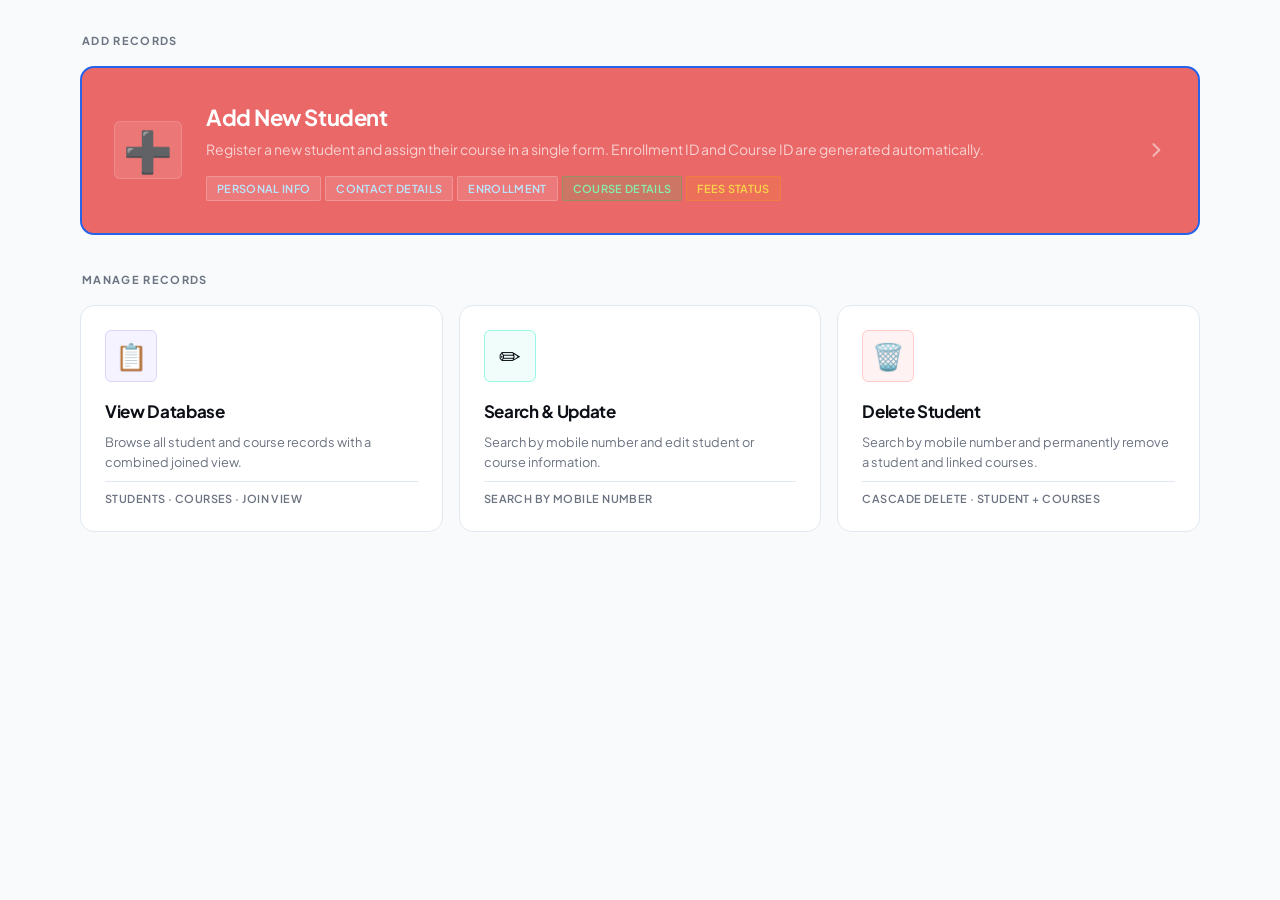
==== docs/index.html @ 26e14ff8 "frontend to docs for github pages" ====
<!DOCTYPE html>
<html lang="en">
<head>
    <meta charset="UTF-8">
    <meta name="viewport" content="width=device-width, initial-scale=1.0">
    <title>Student Database System Openroot Systems</title>

    <link rel="icon" type="image/x-icon" href="./static/favicon.ico">
    <link rel="stylesheet" href="./static/global.css">
    <link rel="stylesheet" href="./static/index.css">
</head>

<body>

<!-- Main -->
<div class="container">

    <!-- Primary Action -->
    <div class="section-label">Add Records</div>

    <a href="./add_student.html" class="card-primary">
        <div class="card-primary-icon">➕</div>

        <div class="card-primary-body">
            <h2>Add New Student</h2>

            <p>
                Register a new student and assign their course
                in a single form. Enrollment ID and Course ID
                are generated automatically.
            </p>

            <div class="card-badges">
                <span class="badge badge-blue">Personal Info</span>
                <span class="badge badge-blue">Contact Details</span>
                <span class="badge badge-blue">Enrollment</span>
                <span class="badge badge-green">Course Details</span>
                <span class="badge badge-amber">Fees Status</span>
            </div>
        </div>

        <svg class="card-arrow"
             width="20"
             height="20"
             fill="none"
             viewBox="0 0 24 24"
             stroke="currentColor"
             stroke-width="2.5">
            <path stroke-linecap="round"
                  stroke-linejoin="round"
                  d="M9 5l7 7-7 7"/>
        </svg>
    </a>

    <!-- Manage Records -->
    <div class="section-label" style="margin-top:36px;">
        Manage Records
    </div>

    <div class="card-grid">

        <a href="./database.html" class="card">
            <div class="card-icon icon-purple">📋</div>

            <div class="card-body">
                <h2>View Database</h2>

                <p>
                    Browse all student and course records with
                    a combined joined view.
                </p>

                <div class="card-tag">
                    Students · Courses · JOIN view
                </div>
            </div>
        </a>

        <a href="./update_student.html" class="card">
            <div class="card-icon icon-teal">✏️</div>

            <div class="card-body">
                <h2>Search &amp; Update</h2>

                <p>
                    Search by mobile number and edit student
                    or course information.
                </p>

                <div class="card-tag">
                    Search by Mobile Number
                </div>
            </div>
        </a>

        <a href="./delete_student.html" class="card">
            <div class="card-icon icon-red">🗑️</div>

            <div class="card-body">
                <h2>Delete Student</h2>

                <p>
                    Search by mobile number and permanently
                    remove a student and linked courses.
                </p>

                <div class="card-tag">
                    CASCADE DELETE · Student + Courses
                </div>
            </div>
        </a>

    </div>

</div>

</body>
</html>
---- docs/static/global.css ----
@import url('https://fonts.googleapis.com/css2?family=Plus+Jakarta+Sans:wght@400;500;600;700;800&family=JetBrains+Mono:wght@400;500;600&display=swap');

/* ============================================================
   GLOBAL.CSS — Shared design system across all pages
   Ink · Paper · Deep Blue · Sky · Green · Amber · Red
   ============================================================ */

/* ── Variables ── */
:root {
  --ink:       #0d1117;
  --ink-90:    #161b22;
  --ink-80:    #1f2937;
  --ink-60:    #374151;
  --ink-40:    #6b7280;
  --ink-20:    #9ca3af;
  --ink-10:    #d1d5db;

  --paper:     #ffffff;
  --paper-50:  #f8fafc;
  --paper-100: #f1f5f9;
  --paper-200: #e2e8f0;
  --paper-300: #cbd5e1;

  --blue-950:  #0c1a3d;
  --blue-900:  #0f4c81;
  --blue-800:  #1e3a8a;
  --blue-700:  #1d4ed8;
  --blue-600:  #2563eb;
  --blue-500:  #3b82f6;
  --blue-50:   #eff6ff;

  --sky-600:   #0284c7;
  --sky-500:   #0ea5e9;
  --sky-400:   #38bdf8;
  --sky-300:   #7dd3fc;
  --sky-200:   #bae6fd;
  --sky-50:    #f0f9ff;

  --green-600: #16a34a;
  --green-500: #22c55e;
  --green-100: #dcfce7;
  --green-50:  #f0fdf4;

  --amber-600: #d97706;
  --amber-500: #f59e0b;
  --amber-50:  #fffbeb;

  --red-600:   #dc2626;
  --red-500:   #ef4444;
  --red-100:   #fee2e2;
  --red-50:    #fef2f2;

  --purple-50: #f5f3ff;
  --teal-50:   #f0fdfa;

  --font:      'Plus Jakarta Sans', system-ui, sans-serif;
  --font-mono: 'JetBrains Mono', 'Fira Code', monospace;

  --gap-xs:  4px;
  --gap-sm:  8px;
  --gap-md:  16px;
  --gap-lg:  24px;
  --gap-xl:  32px;
  --gap-2xl: 48px;

  --r-xs: 2px;
  --r-sm: 4px;
  --r-md: 6px;
  --r-lg: 10px;
  --r-xl: 14px;

  --border:     1px solid var(--paper-200);
  --border-mid: 1px solid var(--paper-300);

  --container-max: 1200px;
  --container-pad: clamp(16px, 4vw, 48px);

  /*
    Height of the .helper-text row that sits beneath the mobile-number
    input on Search forms. Used to optically lift the Search button so
    its bottom edge lines up with the input box bottom edge.
    = font-size(11px) * line-height(1.4) + margin-top(2px) ≈ 17.4 → 21px
  */
  --search-btn-offset: 21px;
}

/* ── Reset ── */
*, *::before, *::after { box-sizing: border-box; margin: 0; padding: 0; }

html { scroll-behavior: smooth; -webkit-text-size-adjust: 100%; }

/* ── Base ── */
body {
  font-family: var(--font);
  font-size: clamp(13px, 1.1vw, 15px);
  line-height: 1.6;
  color: var(--ink);
  background-color: var(--paper-50);
  min-height: 100vh;
  -webkit-font-smoothing: antialiased;
  -moz-osx-font-smoothing: grayscale;
}

a   { color: inherit; text-decoration: none; }
img, svg { display: block; }
button, input, select, textarea { font-family: var(--font); }
button  { cursor: pointer; border: none; background: none; }
input, select, textarea { outline: none; }

/* ── Layout ── */
.container {
  width: 100%;
  max-width: var(--container-max);
  margin-inline: auto;
  padding: var(--gap-xl) var(--container-pad);
}

/* ── Back button ── */
.back-btn {
  display: inline-flex;
  align-items: center;
  gap: var(--gap-xs);
  font-size: 13px;
  font-weight: 600;
  color: var(--ink-60);
  padding: 6px 12px 6px 8px;
  border-radius: var(--r-sm);
  border: var(--border);
  background-color: var(--paper);
  margin-bottom: var(--gap-xl);
  transition: color .15s, border-color .15s, background-color .15s;
  letter-spacing: .01em;
}
.back-btn:hover {
  color: var(--blue-700);
  border-color: var(--blue-500);
  background-color: var(--blue-50);
}
.back-btn svg { display: inline; }

/* ── Page header ── */
.page-header {
  margin-bottom: var(--gap-xl);
  display: flex;
  align-items: flex-start;
  justify-content: space-between;
  gap: var(--gap-md);
  flex-wrap: wrap;
}
.page-header h1,
.page-header h2,
.page-title {
  font-size: clamp(20px, 3.5vw, 32px);
  font-weight: 800;
  color: var(--ink);
  letter-spacing: -.035em;
  line-height: 1.15;
  overflow-wrap: anywhere;
}
.page-header p,
.page-subtitle {
  font-size: clamp(12px, 1.2vw, 14px);
  color: var(--ink-40);
  margin-top: 4px;
  line-height: 1.5;
}

/* ── Form card ── */
.form-card {
  background-color: var(--paper);
  border: var(--border);
  border-radius: var(--r-xl);
  overflow: hidden;
}

/* ── Form section ── */
.form-section {
  padding: clamp(20px, 3vw, 32px);
  border-bottom: var(--border);
}
.form-section:last-child { border-bottom: none; }

/* ── Section title ── */
.section-title {
  display: flex;
  align-items: center;
  gap: var(--gap-sm);
  font-size: clamp(12px, 1.1vw, 14px);
  font-weight: 700;
  color: var(--ink);
  letter-spacing: .06em;
  text-transform: uppercase;
  margin-bottom: var(--gap-lg);
  padding-bottom: var(--gap-md);
  border-bottom: 2px solid var(--blue-700);
  width: fit-content;
}
.section-icon {
  display: flex;
  align-items: center;
  justify-content: center;
  width: 24px;
  height: 24px;
  flex-shrink: 0;
}
.section-icon svg { width: 100%; height: 100%; }

/* ── Field grid ── */
.field-grid {
  display: grid;
  grid-template-columns: repeat(2, 1fr);
  gap: clamp(12px, 2vw, 20px);
}
.field-group {
  display: flex;
  flex-direction: column;
  gap: 4px;
  min-width: 0;
}
.field-full { grid-column: 1 / -1; }

/* ── Labels & text helpers ── */
label {
  font-size: clamp(11px, 1vw, 13px);
  font-weight: 600;
  color: var(--ink-60);
  letter-spacing: .02em;
}
.required { color: var(--red-500); margin-left: 2px; }
.hint     { font-size: 11px; font-weight: 500; color: var(--ink-20); margin-left: 2px; }
.helper-text {
  font-size: 11px;
  color: var(--ink-20);
  line-height: 1.4;
  margin-top: 2px;
}
.error-text {
  display: none;
  font-size: 11px;
  color: var(--red-500);
  font-weight: 500;
  margin-top: 2px;
}

/* ── All form controls ── */
input[type="text"],
input[type="tel"],
input[type="email"],
input[type="date"],
input[type="number"],
select,
textarea {
  width: 100%;
  padding: clamp(8px, 1.2vw, 10px) clamp(10px, 1.5vw, 14px);
  border: var(--border-mid);
  border-radius: var(--r-md);
  font-size: clamp(12px, 1vw, 14px);
  font-weight: 400;
  color: var(--ink);
  background-color: var(--paper);
  transition: border-color .12s, background-color .12s;
  appearance: none;
  -webkit-appearance: none;
}
input:focus,
select:focus,
textarea:focus {
  border-color: var(--blue-500);
  background-color: var(--blue-50);
}
input[readonly],
input:disabled,
select:disabled {
  background-color: var(--paper-100);
  color: var(--ink-40);
  cursor: not-allowed;
  border-color: var(--paper-200);
}
input.error,
select.error {
  border-color: var(--red-500);
  background-color: var(--red-50);
}
input::placeholder { color: var(--ink-10); font-weight: 400; }

/* select chevron */
select {
  background-image: url("data:image/svg+xml,%3Csvg xmlns='http://www.w3.org/2000/svg' width='12' height='8' viewBox='0 0 12 8'%3E%3Cpath d='M1 1l5 5 5-5' stroke='%236b7280' stroke-width='1.5' stroke-linecap='round' stroke-linejoin='round' fill='none'/%3E%3C/svg%3E");
  background-repeat: no-repeat;
  background-position: right 12px center;
  padding-right: 36px;
  cursor: pointer;
}
select option[value=""] { color: var(--ink-20); }

/* ── Currency / prefix input ── */
.input-prefix-wrapper {
  display: flex;
  align-items: stretch;
  border: var(--border-mid);
  border-radius: var(--r-md);
  overflow: hidden;
  transition: border-color .12s;
}
.input-prefix-wrapper:focus-within { border-color: var(--blue-500); }
.input-prefix {
  display: flex;
  align-items: center;
  padding: 0 12px;
  background-color: var(--paper-100);
  border-right: var(--border-mid);
  font-size: clamp(12px, 1vw, 14px);
  font-weight: 600;
  color: var(--ink-40);
  white-space: nowrap;
  flex-shrink: 0;
}
.input-prefix-wrapper input {
  border: none;
  border-radius: 0;
  flex: 1;
}
.input-prefix-wrapper input:focus {
  border-color: transparent;
  background-color: var(--blue-50);
}

/* ── Fees-paid toggle ── */
.toggle-row {
  display: flex;
  align-items: center;
  justify-content: space-between;
  padding: 10px 14px;
  border: var(--border-mid);
  border-radius: var(--r-md);
  background-color: var(--paper-50);
  cursor: pointer;
  user-select: none;
  transition: border-color .12s, background-color .12s;
}
.toggle-row.paid            { border-color: #86efac; background-color: var(--green-50); }
.toggle-label-text          { font-size: clamp(12px, 1vw, 13px); font-weight: 600; color: var(--ink-60); }
.toggle-row.paid .toggle-label-text { color: var(--green-600); }

.toggle-switch {
  position: relative;
  display: inline-flex;
  align-items: center;
  flex-shrink: 0;
}
.toggle-switch input[type="checkbox"] { position: absolute; opacity: 0; width: 0; height: 0; }

.toggle-track {
  display: block;
  width: 40px;
  height: 22px;
  border-radius: 11px;
  background-color: var(--paper-300);
  border: 1px solid var(--ink-10);
  transition: background-color .2s;
}
.toggle-switch input:checked ~ .toggle-track  { background-color: var(--green-500); border-color: var(--green-500); }

.toggle-thumb {
  position: absolute;
  left: 3px;
  width: 16px;
  height: 16px;
  border-radius: 50%;
  background-color: var(--paper);
  border: 1px solid var(--paper-300);
  transition: transform .2s;
}
.toggle-switch input:checked ~ .toggle-thumb  { transform: translateX(18px); border-color: transparent; }

/* ── Message box ── */
.msg-box {
  display: none;
  align-items: center;
  gap: var(--gap-sm);
  padding: 10px 14px;
  border-radius: var(--r-md);
  font-size: clamp(12px, 1vw, 13px);
  line-height: 1.5;
  font-weight: 500;
  border: 1px solid transparent;
}
.msg-box.success { display: flex; background-color: var(--green-50);  border-color: #86efac;         color: var(--green-600); }
.msg-box.error   { display: flex; background-color: var(--red-50);    border-color: #fca5a5;         color: var(--red-600);   }
.msg-box.info,
.msg-box.loading { display: flex; background-color: var(--sky-50);    border-color: var(--sky-200);  color: var(--sky-600);   }
.msg-box.warning { display: flex; background-color: var(--amber-50);  border-color: #fcd34d;         color: var(--amber-600); }

/* ── Form footer ── */
.form-footer {
  display: flex;
  align-items: center;
  justify-content: space-between;
  gap: var(--gap-md);
  padding: clamp(16px, 2.5vw, 24px) clamp(20px, 3vw, 32px);
  background-color: var(--paper-50);
  border-top: var(--border);
  flex-wrap: wrap;
}
.footer-note {
  display: flex;
  align-items: center;
  gap: 6px;
  font-size: 12px;
  color: var(--ink-40);
}

/* ── Buttons ── */
.btn-group {
  display: flex;
  align-items: center;
  gap: var(--gap-sm);
  flex-wrap: wrap;
}
.btn {
  display: inline-flex;
  align-items: center;
  justify-content: center;
  gap: 6px;
  padding: clamp(8px, 1.2vw, 10px) clamp(14px, 2vw, 20px);
  border-radius: var(--r-md);
  font-size: clamp(12px, 1vw, 14px);
  font-weight: 600;
  letter-spacing: .01em;
  line-height: 1;
  cursor: pointer;
  white-space: nowrap;
  transition: background-color .12s, border-color .12s, color .12s;
}
.btn-primary {
  background-color: var(--blue-700);
  color: var(--paper);
  border: 1px solid var(--blue-700);
}
.btn-primary:hover  { background-color: var(--blue-800); border-color: var(--blue-800); }
.btn-primary:active { background-color: var(--blue-950); }

.btn-secondary {
  background-color: var(--paper);
  color: var(--ink-60);
  border: var(--border-mid);
}
.btn-secondary:hover { background-color: var(--paper-100); border-color: var(--ink-10); color: var(--ink); }

.btn-danger {
  background-color: var(--red-600);
  color: var(--paper);
  border: 1px solid var(--red-600);
}
.btn-danger:hover  { background-color: #b91c1c; border-color: #b91c1c; }
.btn-danger:active { background-color: #7f1d1d; }

/* ── Section divider ── */
.section-divider {
  display: flex;
  align-items: center;
  gap: var(--gap-md);
  margin: var(--gap-xl) 0 var(--gap-md);
  font-size: 13px;
  font-weight: 700;
  color: var(--ink-40);
  letter-spacing: .04em;
  text-transform: uppercase;
}
.section-divider::before,
.section-divider::after {
  content: "";
  flex: 1;
  height: 1px;
  background-color: var(--paper-200);
}

/* ── Found banner ── */
.found-banner {
  display: flex;
  align-items: center;
  gap: var(--gap-sm);
  padding: 10px 16px;
  background-color: var(--green-50);
  border: 1px solid #86efac;
  border-left: 3px solid var(--green-500);
  border-radius: var(--r-md);
  font-size: clamp(12px, 1vw, 13px);
  color: var(--green-600);
  margin-bottom: var(--gap-md);
}
.found-banner strong { color: var(--ink); }

/* ── Inline search row (.form-find)
   Apply class="form-find" to any <form> that has a mobile
   input + search button side-by-side (Update & Delete pages).
   Aligns the bottom of the button with the bottom of the input,
   accounting for the .helper-text row beneath the input.
   ── */
.form-find .field-grid {
  grid-template-columns: minmax(0, 1fr) auto;
  gap: clamp(16px, 2.5vw, 32px);
  align-items: end;
}
.form-find .field-group:last-child { justify-content: flex-end; }
/* hide the invisible alignment label from layout/screen readers */
.form-find .field-group:last-child > label { visibility: hidden; }
/* lift button up by the helper-text row height so edges align */
.form-find .btn-primary {
  width: 220px;
  margin-bottom: var(--search-btn-offset);
}

/* ── Responsive ── */
@media (max-width: 767px) {
  :root { --container-pad: 16px; }

  .field-grid { grid-template-columns: 1fr; }

  .form-footer { flex-direction: column; align-items: stretch; }
  .btn-group   { flex-direction: column-reverse; }
  .btn-group .btn { width: 100%; justify-content: center; }

  .page-header { flex-direction: column; }

  /* reset search row to single column */
  .form-find .field-grid {
    grid-template-columns: 1fr;
    align-items: start;
  }
  .form-find .field-group:last-child > label { display: none; }
  .form-find .btn-primary { width: 100%; margin-bottom: 0; }
}

@media (max-width: 359px) {
  :root { --container-pad: 12px; }
  .btn-group { flex-direction: column; }
  .btn-group .btn { width: 100%; }
}

@media (min-width: 1024px) {
  :root { --container-pad: 32px; }
  .field-grid { grid-template-columns: repeat(2, 1fr); }
}
@media (min-width: 1280px) { :root { --container-max: 1200px; --container-pad: 40px; } }
@media (min-width: 1440px) { :root { --container-max: 1280px; --container-pad: 48px; } }
@media (min-width: 1920px) {
  :root { --container-max: 1440px; --container-pad: 64px; }
  body { font-size: 16px; }
  .form-section { padding: 40px; }
}

/* ── Print ── */
@media print {
  .back-btn, .form-footer { display: none; }
  .container { padding: 0; }
}
---- docs/static/index.css ----
/* ============================================================
   INDEX.CSS — Isolated styles for Dashboard (Home) page only
   All shared styles live in global.css
   ============================================================ */

/* ── Hero banner ── */
.hero {
  background-color: var(--paper);
  color: var(--ink);
  padding: clamp(40px, 8vw, 96px) var(--container-pad);
  display: flex;
  flex-direction: column;
  align-items: center;
  text-align: center;
  gap: var(--gap-md);
  border-bottom: 3px solid var(--blue-600);
}
.hero-logo {
  width: clamp(64px, 8vw, 96px);
  height: auto;
  object-fit: contain;
  margin-bottom: var(--gap-xs);
}
.hero h1 {
  font-size: clamp(22px, 4.5vw, 48px);
  font-weight: 800;
  letter-spacing: -.03em;
  line-height: 1.1;
  color: var(--ink);
}
.hero p {
  font-size: clamp(13px, 1.5vw, 17px);
  color: #bbbebf;
  max-width: 540px;
}

/* ── Section label ── */
.section-label {
  font-size: 11px;
  font-weight: 700;
  letter-spacing: .12em;
  text-transform: uppercase;
  color: var(--ink-40);
  margin-bottom: var(--gap-md);
  padding-left: 2px;
}

/* ── Primary "Add" card ── */
.card-primary {
  display: flex;
  align-items: center;
  gap: var(--gap-lg);
  padding: clamp(20px, 3vw, 32px);
  background-color: #e84d4dd6;
  border: 2px solid var(--blue-600);
  border-radius: var(--r-xl);
  color: var(--paper);
  position: relative;
  overflow: hidden;
  transition: background-color .15s, border-color .15s;
}
.card-primary:hover { background-color: #e73333d6; border-color: var(--sky-400); }

.card-primary-icon {
  font-size: clamp(28px, 4vw, 40px);
  line-height: 1;
  flex-shrink: 0;
  padding: var(--gap-sm);
  background-color: rgba(255,255,255,.1);
  border-radius: var(--r-md);
  border: 1px solid rgba(255,255,255,.15);
}
.card-primary-body         { flex: 1; min-width: 0; }
.card-primary-body h2      { font-size: clamp(16px, 2.2vw, 22px); font-weight: 700; color: var(--paper); margin-bottom: var(--gap-xs); letter-spacing: -.02em; overflow-wrap: anywhere; }
.card-primary-body p       { font-size: clamp(12px, 1.1vw, 14px); color: rgba(255,255,255,.7); line-height: 1.5; margin-bottom: var(--gap-md); }

.card-badges { display: flex; flex-wrap: wrap; gap: var(--gap-xs); }

.badge {
  display: inline-flex;
  align-items: center;
  padding: 3px 10px;
  border-radius: var(--r-xs);
  font-size: 11px;
  font-weight: 600;
  letter-spacing: .03em;
  text-transform: uppercase;
}
.badge-blue  { background-color: rgba(255,255,255,.12);   color: var(--sky-200);  border: 1px solid rgba(255,255,255,.2); }
.badge-green { background-color: rgba(34,197,94,.15);     color: #86efac;         border: 1px solid rgba(34,197,94,.3);   }
.badge-amber { background-color: rgba(245,158,11,.15);    color: #fcd34d;         border: 1px solid rgba(245,158,11,.3);  }

.card-arrow {
  align-self: center;
  flex-shrink: 0;
  color: rgba(255,255,255,.5);
  transition: transform .15s, color .15s;
}
.card-primary:hover .card-arrow { transform: translateX(4px); color: var(--sky-300); }

/* ── Three-card grid ── */
.card-grid {
  display: grid;
  grid-template-columns: repeat(auto-fit, minmax(260px, 1fr));
  gap: var(--gap-md);
}
.card {
  display: flex;
  flex-direction: column;
  gap: var(--gap-md);
  padding: clamp(16px, 2.5vw, 24px);
  background-color: var(--paper);
  border: var(--border);
  border-radius: var(--r-xl);
  position: relative;
  overflow: hidden;
  transition: border-color .15s, background-color .15s;
}
.card::after {
  content: "";
  position: absolute;
  bottom: 0; left: 0; right: 0;
  height: 3px;
  background-color: transparent;
  transition: background-color .15s;
}
.card:hover              { border-color: var(--blue-500); background-color: var(--blue-50); }
.card:hover::after       { background-color: var(--blue-500); }

.card-icon {
  width: clamp(40px, 5vw, 52px);
  height: clamp(40px, 5vw, 52px);
  display: flex;
  align-items: center;
  justify-content: center;
  border-radius: var(--r-md);
  font-size: clamp(20px, 2.5vw, 26px);
  border: var(--border);
  flex-shrink: 0;
}
.icon-purple { background-color: var(--purple-50); border-color: #ddd6fe; }
.icon-teal   { background-color: var(--teal-50);   border-color: #99f6e4; }
.icon-red    { background-color: var(--red-50);     border-color: #fecaca; }

.card-body       { flex: 1; display: flex; flex-direction: column; gap: var(--gap-sm); }
.card-body h2    { font-size: clamp(14px, 1.5vw, 17px); font-weight: 700; color: var(--ink); letter-spacing: -.02em; overflow-wrap: anywhere; }
.card-body p     { font-size: clamp(12px, 1vw, 13px); color: var(--ink-40); line-height: 1.55; flex: 1; }

.card-tag {
  display: flex;
  align-items: center;
  gap: 6px;
  font-size: 11px;
  font-weight: 600;
  color: var(--ink-40);
  letter-spacing: .04em;
  text-transform: uppercase;
  padding-top: var(--gap-sm);
  border-top: var(--border);
  margin-top: auto;
}
.card-tag svg { flex-shrink: 0; display: inline; }

/* ── Info banner ── */
.info-banner {
  display: flex;
  align-items: flex-start;
  gap: var(--gap-sm);
  padding: clamp(12px, 2vw, 16px) clamp(16px, 2.5vw, 20px);
  background-color: var(--sky-50);
  border: 1px solid var(--sky-200);
  border-left: 3px solid var(--sky-500);
  border-radius: var(--r-md);
  margin-top: var(--gap-xl);
  font-size: clamp(12px, 1vw, 13px);
  color: var(--ink-60);
  line-height: 1.55;
}
.info-banner svg    { flex-shrink: 0; margin-top: 2px; }
.info-banner strong { color: var(--ink); }

/* ── Responsive ── */
@media (max-width: 767px) {
  .card-grid { grid-template-columns: 1fr; }
  .card-primary { flex-direction: column; gap: var(--gap-md); }
  .card-arrow   { display: none; }
}
@media (max-width: 359px) {
  .hero       { padding: 32px 12px; }
  .hero-logo  { width: 64px; }
  .card-badges { display: none; }
}
@media (min-width: 1024px) {
  .card-grid { grid-template-columns: repeat(3, 1fr); }
}
@media (min-width: 1920px) {
  .hero h1   { font-size: 56px; }
  .hero p    { font-size: 20px; }
  .card-grid { grid-template-columns: repeat(3, 1fr); gap: 24px; }
}
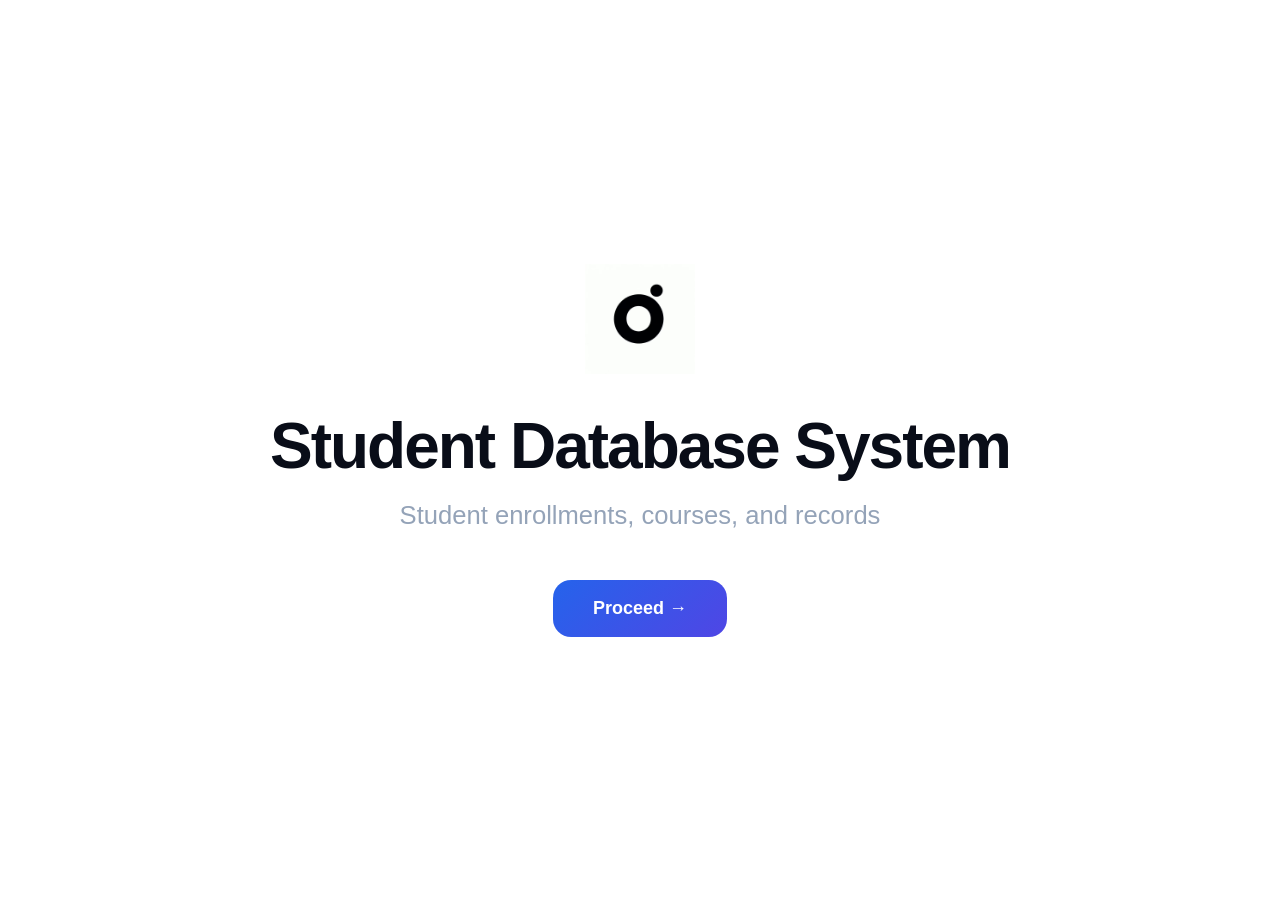
==== commit 30afbbc7: "Migrate frontend to GitHub Pages" ====
--- a/docs/index.html
+++ b/docs/index.html
@@ -1,118 +1,177 @@
 <!DOCTYPE html>
 <html lang="en">
+
 <head>
-    <meta charset="UTF-8">
-    <meta name="viewport" content="width=device-width, initial-scale=1.0">
-    <title>Student Database System Openroot Systems</title>
+<meta charset="UTF-8">
+<meta name="viewport" content="width=device-width, initial-scale=1.0">
 
-    <link rel="icon" type="image/x-icon" href="./static/favicon.ico">
-    <link rel="stylesheet" href="./static/global.css">
-    <link rel="stylesheet" href="./static/index.css">
+<title>Student Database System | Openroot Systems</title>
+
+<meta name="description"
+      content="Student Database Management System for managing student enrollments, courses, and records.">
+
+<link rel="icon"
+      type="image/x-icon"
+      href="./static/favicon.ico">
+
+<style>
+
+*{
+    margin:0;
+    padding:0;
+    box-sizing:border-box;
+    font-family:Inter, Arial, sans-serif;
+}
+
+body{
+    min-height:100vh;
+    display:flex;
+    justify-content:center;
+    align-items:center;
+    background:#ffffff;
+    padding:20px;
+}
+
+.landing{
+    width:100%;
+    max-width:1200px;
+    text-align:center;
+    animation:fadeIn 0.9s ease;
+}
+
+.logo{
+    width:110px;
+    height:110px;
+    margin:0 auto 35px;
+    display:flex;
+    justify-content:center;
+    align-items:center;
+}
+
+.logo img{
+    width:100%;
+    height:100%;
+    object-fit:contain;
+    user-select:none;
+    pointer-events:none;
+}
+
+h1{
+    font-size:clamp(42px,5vw,76px);
+    font-weight:800;
+    color:#090d18;
+    letter-spacing:-2px;
+    margin-bottom:18px;
+}
+
+.subtitle{
+    font-size:clamp(18px,2vw,28px);
+    color:#94a3b8;
+    margin-bottom:50px;
+}
+
+.proceed-btn{
+    border:none;
+    outline:none;
+
+    padding:18px 40px;
+
+    border-radius:18px;
+
+    font-size:18px;
+    font-weight:700;
+
+    cursor:pointer;
+
+    color:#fff;
+
+    background:linear-gradient(
+        135deg,
+        #2563eb,
+        #4f46e5
+    );
+
+    transition:
+        transform .25s ease,
+        box-shadow .25s ease;
+}
+
+.proceed-btn:hover{
+    transform:translateY(-2px);
+    box-shadow:0 12px 30px rgba(37,99,235,.25);
+}
+
+.proceed-btn:active{
+    transform:scale(.97);
+}
+
+@keyframes fadeIn{
+    from{
+        opacity:0;
+        transform:translateY(40px);
+    }
+
+    to{
+        opacity:1;
+        transform:translateY(0);
+    }
+}
+
+@media(max-width:768px){
+
+    .logo{
+        width:90px;
+        height:90px;
+    }
+
+    .proceed-btn{
+        width:100%;
+        max-width:300px;
+    }
+
+    h1{
+        letter-spacing:-1px;
+    }
+}
+
+</style>
 </head>
 
 <body>
 
-<!-- Main -->
-<div class="container">
+<div class="landing">
 
-    <!-- Primary Action -->
-    <div class="section-label">Add Records</div>
-
-    <a href="./add_student.html" class="card-primary">
-        <div class="card-primary-icon">➕</div>
-
-        <div class="card-primary-body">
-            <h2>Add New Student</h2>
-
-            <p>
-                Register a new student and assign their course
-                in a single form. Enrollment ID and Course ID
-                are generated automatically.
-            </p>
-
-            <div class="card-badges">
-                <span class="badge badge-blue">Personal Info</span>
-                <span class="badge badge-blue">Contact Details</span>
-                <span class="badge badge-blue">Enrollment</span>
-                <span class="badge badge-green">Course Details</span>
-                <span class="badge badge-amber">Fees Status</span>
-            </div>
-        </div>
-
-        <svg class="card-arrow"
-             width="20"
-             height="20"
-             fill="none"
-             viewBox="0 0 24 24"
-             stroke="currentColor"
-             stroke-width="2.5">
-            <path stroke-linecap="round"
-                  stroke-linejoin="round"
-                  d="M9 5l7 7-7 7"/>
-        </svg>
-    </a>
-
-    <!-- Manage Records -->
-    <div class="section-label" style="margin-top:36px;">
-        Manage Records
+    <div class="logo">
+        <img
+            src="./static/logo.png"
+            alt="Openroot Systems Logo">
     </div>
 
-    <div class="card-grid">
+    <h1>
+        Student Database System
+    </h1>
 
-        <a href="./database.html" class="card">
-            <div class="card-icon icon-purple">📋</div>
+    <div class="subtitle">
+        Student enrollments, courses, and records
+    </div>
 
-            <div class="card-body">
-                <h2>View Database</h2>
+    <button
+        type="button"
+        class="proceed-btn"
+        onclick="goNext()">
 
-                <p>
-                    Browse all student and course records with
-                    a combined joined view.
-                </p>
-
-                <div class="card-tag">
-                    Students · Courses · JOIN view
-                </div>
-            </div>
-        </a>
-
-        <a href="./update_student.html" class="card">
-            <div class="card-icon icon-teal">✏️</div>
-
-            <div class="card-body">
-                <h2>Search &amp; Update</h2>
-
-                <p>
-                    Search by mobile number and edit student
-                    or course information.
-                </p>
-
-                <div class="card-tag">
-                    Search by Mobile Number
-                </div>
-            </div>
-        </a>
-
-        <a href="./delete_student.html" class="card">
-            <div class="card-icon icon-red">🗑️</div>
-
-            <div class="card-body">
-                <h2>Delete Student</h2>
-
-                <p>
-                    Search by mobile number and permanently
-                    remove a student and linked courses.
-                </p>
-
-                <div class="card-tag">
-                    CASCADE DELETE · Student + Courses
-                </div>
-            </div>
-        </a>
-
-    </div>
+        Proceed →
+    </button>
 
 </div>
 
+<script>
+
+function goNext() {
+    window.location.href = "./dashboard.html";
+}
+
+</script>
+
 </body>
-</html>+</html>
